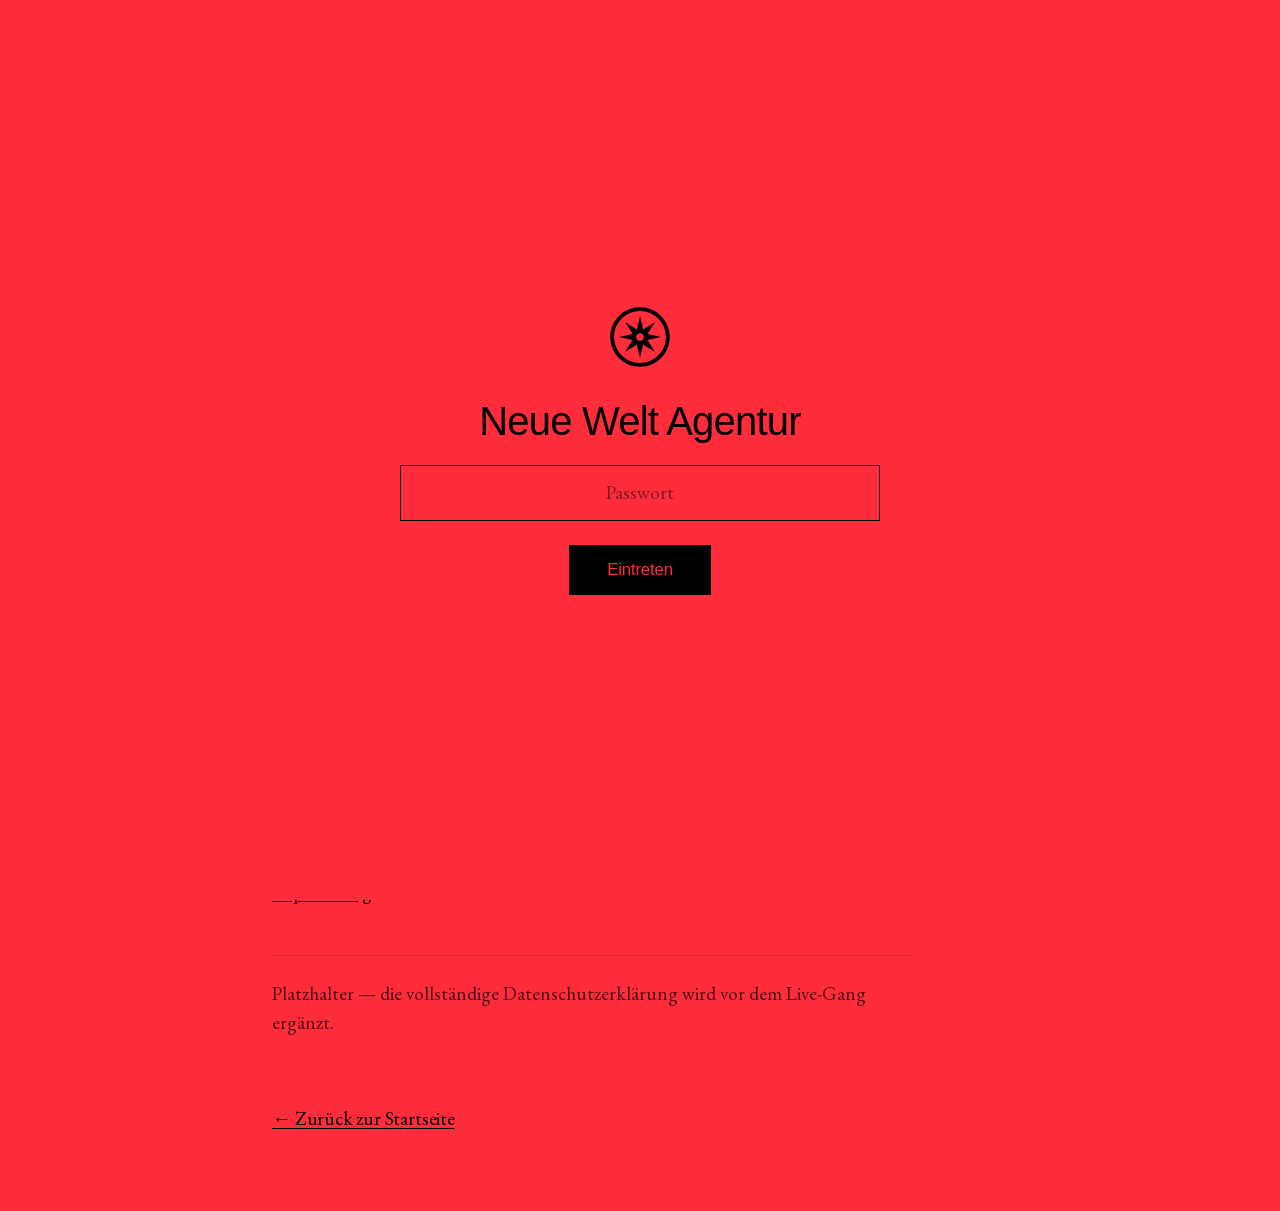
==== datenschutz.html @ 57896484 "Contact-Sektion, Passwortwand, noindex, Milan-Fly-up, Menue-Close nach links - Milan (Scroll-Hinweis" ====
<!DOCTYPE html>
<html lang="de">
  <head>
    <meta charset="UTF-8" />
    <meta name="viewport" content="width=device-width, initial-scale=1.0" />
    <title>Datenschutz — Neue Welt Agentur</title>
    <meta name="robots" content="noindex, nofollow" />
    <meta name="theme-color" content="#ff2c3b" />
    <script>
      (function () {
        try {
          if (localStorage.getItem("nwa_unlocked") === "dirtysouth")
            document.documentElement.classList.add("nwa-unlocked");
        } catch (e) {}
      })();
    </script>
    <link rel="icon" href="assets/svg/favicon.svg?v=20260722" type="image/svg+xml" />
    <link rel="stylesheet" href="css/style.css?v=20260722" />
  </head>
  <body>
    <!-- Passwort-Gate -->
    <div class="nwa-gate" id="nwa-gate">
      <form class="nwa-gate__form" id="nwa-gate-form">
        <span class="nwa-gate__mark mask mask--kompass" aria-hidden="true"></span>
        <label class="nwa-gate__label" for="nwa-pass">Neue Welt Agentur</label>
        <input
          class="nwa-gate__input"
          id="nwa-pass"
          type="password"
          placeholder="Passwort"
          aria-label="Passwort"
          autocomplete="off"
          autocapitalize="off"
          autocorrect="off"
          spellcheck="false"
        />
        <button class="nwa-gate__btn" type="submit">Eintreten</button>
        <p class="nwa-gate__error" id="nwa-gate-error" role="alert" hidden>
          Falsches Passwort
        </p>
      </form>
    </div>

    <div class="cursor" aria-hidden="true"></div>

    <header class="site-header" data-color="dunkel">
      <a class="menu-toggle" href="index.html">Zurück</a>
      <a class="header-kompass" href="index.html" aria-label="Startseite">
        <span class="mask mask--kompass" role="img" aria-hidden="true"></span>
      </a>
    </header>

    <main class="legal">
      <div class="legal__inner">
        <a href="index.html" aria-label="Neue Welt Agentur — Startseite">
          <span class="legal__mark mask mask--wortmarke" role="img" aria-label="Neue Welt Agentur"></span>
        </a>
        <h1>Datenschutz</h1>

        <h2>Datenschutz auf einen Blick</h2>
        <p>
          Diese Website ist bewusst schlank gebaut: keine Cookies, kein
          Tracking, keine Analyse-Dienste. Schriften werden lokal
          ausgeliefert (kein externes Font-CDN).
        </p>

        <h2>Hosting</h2>
        <p>
          Die Seite wird über GitHub Pages (GitHub, Inc.) bereitgestellt. Beim
          Aufruf werden serverseitig technisch notwendige Zugriffsdaten (z. B.
          IP-Adresse, Zeitpunkt, angefragte Datei) verarbeitet.
        </p>

        <h2>Ihre Rechte</h2>
        <p>
          Sie haben das Recht auf Auskunft, Berichtigung, Löschung und
          Einschränkung der Verarbeitung Ihrer personenbezogenen Daten.
          Wenden Sie sich dazu an die im
          <a href="impressum.html">Impressum</a> genannte Adresse.
        </p>

        <p class="legal__note">
          Platzhalter — die vollständige Datenschutzerklärung wird vor dem
          Live-Gang ergänzt.
        </p>

        <a class="legal__back" href="index.html">← Zurück zur Startseite</a>
      </div>
    </main>

    <script src="js/main.js?v=20260722"></script>
  </body>
</html>
---- css/style.css ----
/* ==========================================================================
   Neue Welt Agentur — Website
   Design-System aus den SVG-Referenzen (02_Export_SVG_Claude)
   ========================================================================== */

/* ---- Schrift: EB Garamond, self-hosted (DSGVO, kein externes CDN) --------- */
@font-face {
  font-family: "EB Garamond";
  font-style: normal;
  font-weight: 400;
  font-display: swap;
  src: url("../assets/fonts/eb-garamond-latin.woff2") format("woff2");
  unicode-range: U+0000-00FF, U+0131, U+0152-0153, U+02BB-02BC, U+02C6, U+02DA,
    U+02DC, U+0304, U+0308, U+0329, U+2000-206F, U+2074, U+20AC, U+2122, U+2191,
    U+2193, U+2212, U+2215, U+FEFF, U+FFFD;
}
@font-face {
  font-family: "EB Garamond";
  font-style: normal;
  font-weight: 400;
  font-display: swap;
  src: url("../assets/fonts/eb-garamond-latin-ext.woff2") format("woff2");
  unicode-range: U+0100-02BA, U+02BD-02C5, U+02C7-02CC, U+02CE-02D7, U+02DD-02FF,
    U+0304, U+0308, U+0329, U+1D00-1DBF, U+1E00-1E9F, U+1EF2-1EFF, U+2020,
    U+20A0-20AB, U+20AD-20C0, U+2113, U+2C60-2C7F, U+A720-A7FF;
}

/* ---- Design-Tokens -------------------------------------------------------- */
:root {
  /* Farben: Rot / Weiss / Schwarz */
  --rot: #ff2c3b;
  --weiss: #ffffff;
  --schwarz: #000000;
  --dunkel: var(--schwarz);
  --dunkel-text: var(--schwarz);

  /* Typo: Helvetica/NHG = Primary, EB Garamond = Secondary */
  --grotesk: "Neue Haas Grotesk Display Pro", "Neue Haas Grotesk",
    "Helvetica Neue", Helvetica, Arial, sans-serif;
  --serif: "EB Garamond", Georgia, "Times New Roman", serif;

  --rand: clamp(1.375rem, 2.14vw, 2.5625rem); /* 22px … 41px Seitenrand */
  --header-h: clamp(3.75rem, 7vw, 5.75rem);
  --menu-indent: clamp(5.5rem, 13vw, 9.5rem); /* Platz für Zähler + Kompass */

  --ease: cubic-bezier(0.16, 1, 0.3, 1);
}

/* ---- Reset / Basis -------------------------------------------------------- */
*,
*::before,
*::after {
  box-sizing: border-box;
}
html {
  -webkit-text-size-adjust: 100%;
  scroll-behavior: smooth;
}
body {
  margin: 0;
  font-family: var(--serif);
  font-weight: 400;
  color: var(--dunkel);
  background: var(--dunkel);
  line-height: 1.5;
  -webkit-font-smoothing: antialiased;
  text-rendering: optimizeLegibility;
  overflow-x: hidden;
}
img {
  max-width: 100%;
  display: block;
}
a {
  color: inherit;
  text-decoration: none;
}
button {
  font: inherit;
  color: inherit;
  background: none;
  border: 0;
  padding: 0;
  cursor: pointer;
}
:focus-visible {
  outline: 2px solid currentColor;
  outline-offset: 4px;
}
::selection {
  background: var(--weiss);
  color: var(--schwarz);
}

/* Icons/Wortmarken als CSS-Maske → Farbe via background-color umschaltbar ---- */
.mask {
  display: block;
  background-color: currentColor;
  -webkit-mask-position: center;
  mask-position: center;
  -webkit-mask-repeat: no-repeat;
  mask-repeat: no-repeat;
  -webkit-mask-size: contain;
  mask-size: contain;
}
.mask--wortmarke {
  aspect-ratio: 1838.26 / 221.62;
  -webkit-mask-image: url("../assets/svg/wortmarke.svg");
  mask-image: url("../assets/svg/wortmarke.svg");
}
.mask--wortmarke-2z {
  aspect-ratio: 1009.63 / 412.28;
  -webkit-mask-image: url("../assets/svg/wortmarke-2zeilig.svg");
  mask-image: url("../assets/svg/wortmarke-2zeilig.svg");
}
.mask--kompass {
  aspect-ratio: 1;
  -webkit-mask-image: url("../assets/svg/kompass.svg");
  mask-image: url("../assets/svg/kompass.svg");
}
.mask--stern {
  aspect-ratio: 1;
  -webkit-mask-image: url("../assets/svg/stern.svg");
  mask-image: url("../assets/svg/stern.svg");
}
.mask--milan {
  aspect-ratio: 1527.4 / 300.35;
  -webkit-mask-image: url("../assets/svg/milan.svg");
  mask-image: url("../assets/svg/milan.svg");
}

/* ==========================================================================
   Header
   ========================================================================== */
.site-header {
  position: fixed;
  inset: 0 0 auto 0;
  z-index: 40;
  height: var(--header-h);
  display: flex;
  align-items: center;
  justify-content: space-between;
  padding: 0 var(--rand);
  color: var(--rot); /* Default über dem dunklen Hero */
  transition: color 0.4s ease;
  pointer-events: none;
}
.site-header[data-color="dunkel"] {
  color: var(--dunkel-text);
}
.site-header[data-color="weiss"] {
  color: var(--weiss);
}
.site-header > * {
  pointer-events: auto;
}
.menu-toggle {
  font-family: var(--serif);
  font-size: clamp(1.0625rem, 1.55vw, 1.625rem);
  letter-spacing: -0.02em;
  line-height: 1;
}
.menu-toggle:hover {
  opacity: 0.7;
}
.header-kompass {
  width: clamp(1.875rem, 2.4vw, 2.625rem);
}
.header-kompass:hover {
  transform: rotate(45deg);
}
.header-kompass .mask {
  transition: transform 0.6s var(--ease);
}

/* ==========================================================================
   Menü-Overlay
   ========================================================================== */
.menu-overlay {
  position: fixed;
  inset: 0;
  z-index: 60;
  background: var(--rot);
  color: var(--dunkel-text);
  display: flex;
  flex-direction: column;
  padding: 0 var(--rand);
  opacity: 0;
  visibility: hidden;
  transition: opacity 0.5s ease, visibility 0.5s;
}
.menu-overlay.is-open {
  opacity: 1;
  visibility: visible;
}
.menu-overlay__top {
  height: var(--header-h);
  display: flex;
  align-items: center;
  justify-content: flex-end;
  flex: 0 0 auto;
}
.menu-close {
  display: inline-flex;
  align-items: center;
  gap: 0.6em;
  /* ein Drittel der Seite weiter nach links */
  margin-right: 33.333vw;
  font-family: var(--serif);
  font-size: clamp(1.0625rem, 1.55vw, 1.625rem);
  letter-spacing: -0.02em;
}
.menu-close:hover {
  opacity: 0.7;
}
.menu-close__x {
  width: 0.9em;
  height: 0.9em;
}
.menu-close__x line {
  stroke: currentColor;
  stroke-width: 1.4;
}
/* Scroll-Menü (Serviceplan-Style): mittiger Eintrag am größten + Grotesk,
   die anderen in Garamond; Auswahl per Scrollen, Snap auf die Mitte. */
.menu-scroller {
  flex: 1 1 auto;
  min-height: 0;
  display: flex;
  flex-direction: column;
  align-items: flex-start;
  overflow-y: auto;
  scroll-snap-type: y mandatory;
  scrollbar-width: none;
  -ms-overflow-style: none;
  overscroll-behavior: contain;
  -webkit-overflow-scrolling: touch;
}
.menu-scroller::-webkit-scrollbar {
  display: none;
}
/* Puffer, damit erster/letzter Eintrag in die Mitte scrollen kann */
.menu-scroller::before,
.menu-scroller::after {
  content: "";
  flex: 0 0 38%;
}
.menu-item {
  flex: 0 0 auto;
  scroll-snap-align: center;
  display: block;
  /* eng gesetzt: Zeilen berühren sich fast */
  padding: 0 0 0 var(--menu-indent);
  font-family: var(--serif); /* Secondary für die Ränder */
  font-size: clamp(3rem, 9.5vw, 11rem);
  line-height: 0.9;
  letter-spacing: -0.03em;
  color: var(--schwarz);
  text-align: left;
  transform-origin: left center;
  will-change: transform, opacity;
}
.menu-item.is-center {
  font-family: var(--grotesk); /* Primary nur in der Mitte, Farbe bleibt */
  font-weight: 500;
}

/* Marker links neben dem mittigen Eintrag: Abschnitts-Zähler + Kompass */
.menu-marker {
  position: fixed; /* Y wird per JS auf die Scroller-Mitte gesetzt */
  left: var(--rand);
  top: 50%;
  display: flex;
  align-items: center;
  gap: clamp(0.5rem, 1vw, 1rem);
  transform: translateY(-50%);
  pointer-events: none;
  z-index: 2;
  opacity: 0;
  transition: opacity 0.4s ease;
}
.menu-overlay.is-open .menu-marker {
  opacity: 1;
}
.menu-index {
  font-family: var(--serif); /* Secondary, klein */
  font-size: clamp(0.9rem, 1.25vw, 1.35rem);
  line-height: 1;
  letter-spacing: 0.02em;
  color: var(--schwarz);
  font-variant-numeric: tabular-nums;
}
.menu-kompass {
  display: block;
  width: clamp(2rem, 4.2vw, 3.75rem);
  color: var(--schwarz);
}
.menu-meta {
  flex: 0 0 auto;
  display: flex;
  gap: 1.5em;
  padding-bottom: clamp(1.5rem, 3vw, 2.75rem);
  font-family: var(--serif);
  font-size: clamp(0.95rem, 1.15vw, 1.25rem);
  letter-spacing: -0.01em;
  opacity: 0.85;
}
.menu-meta a:hover {
  color: var(--dunkel);
}

/* ==========================================================================
   Hero / Above the Fold
   ========================================================================== */
.hero {
  position: relative;
  min-height: 100vh;
  min-height: 100lvh; /* mobil: voller Screen inkl. Bereich hinter der Browser-Leiste */
  display: flex;
  align-items: center;
  justify-content: center;
  padding: var(--header-h) var(--rand) clamp(2rem, 5vw, 4rem);
  overflow: hidden;
  isolation: isolate;
}
.hero__bg {
  position: absolute;
  inset: 0;
  z-index: -2;
  width: 100%;
  height: 100%;
  object-fit: cover;
}
.hero::after {
  /* dezente Abdunklung für Kontrast der roten Wortmarke */
  content: "";
  position: absolute;
  inset: 0;
  z-index: -1;
  background: radial-gradient(
      120% 90% at 50% 45%,
      rgba(0, 0, 0, 0.25),
      rgba(0, 0, 0, 0.55)
    ),
    linear-gradient(180deg, rgba(0, 0, 0, 0.35), rgba(0, 0, 0, 0.15) 40%, rgba(0, 0, 0, 0.5));
}
.hero__inner {
  width: 100%;
  display: flex;
  flex-direction: column;
  align-items: center;
  gap: clamp(1.5rem, 4vw, 3.5rem);
}
.hero__stern {
  width: clamp(3.25rem, 8vw, 6.5rem);
  color: var(--rot);
}
.hero__wortmarke {
  color: var(--rot);
  width: 100%;
}
.hero__wortmarke--1z {
  max-width: min(92vw, 1500px);
}
.hero__wortmarke--2z {
  display: none;
  max-width: min(82vw, 620px);
}
.hero__scroll {
  position: absolute;
  left: 50%;
  bottom: clamp(1.5rem, 3.5vw, 2.75rem);
  width: clamp(3.5rem, 7vw, 6rem);
  transform: translateX(-50%); /* Basis; Fly-up + Fade per JS beim Scrollen */
  will-change: transform, opacity;
}
.hero__scroll-icon {
  display: block;
  width: 100%;
  color: var(--rot);
  animation: floaty 2.4s ease-in-out infinite;
}
@keyframes floaty {
  0%, 100% { transform: translateY(0); }
  50% { transform: translateY(9px); }
}

/* ==========================================================================
   Manifesto
   ========================================================================== */
.manifesto {
  background: var(--rot);
  color: var(--dunkel-text);
  min-height: 100svh;
  display: flex;
  flex-direction: column;
  align-items: center;
  padding: clamp(4.5rem, 10vw, 8rem) var(--rand) clamp(3rem, 6vw, 5rem);
  text-align: center;
}
.manifesto__wortmarke {
  color: var(--dunkel-text);
  width: 100%;
  max-width: min(60vw, 660px);
  margin-inline: auto;
}
.manifesto__text {
  max-width: 22ch;
  margin: clamp(2.75rem, 7vw, 5rem) auto 0;
  font-size: clamp(1.75rem, 3.65vw, 4.375rem);
  line-height: 1.12;
  letter-spacing: -0.025em;
  text-wrap: balance;
}
.manifesto__stern {
  width: clamp(3.75rem, 6vw, 5.5rem);
  margin-top: clamp(3rem, 8vw, 6rem);
  color: var(--dunkel-text);
}

/* ==========================================================================
   Scroll-Wortmarke: fixierter Zwei-Ton-Übergang Hero → Manifesto
   ========================================================================== */
.mark-overlay {
  position: fixed;
  left: 0;
  top: 0;
  z-index: 30;
  display: none;
  pointer-events: none;
  will-change: transform, width, height;
}
.mark-overlay__layer {
  position: absolute;
  inset: 0;
  width: 100%;
  height: 100%;
}
.mark-overlay__layer--rot {
  color: var(--rot);
}
.mark-overlay__layer--dunkel {
  color: var(--dunkel-text);
}
/* Aktiv: statische Hero-Wortmarke weicht dem Overlay (Stern bleibt sichtbar) */
.has-mark-scroll .hero__wortmarke {
  visibility: hidden;
}
@media (prefers-reduced-motion: no-preference) {
  .manifesto__stern .mask {
    animation: spin 26s linear infinite;
  }
}
@keyframes spin {
  to { transform: rotate(360deg); }
}

/* ==========================================================================
   Work
   ========================================================================== */
.work {
  background: var(--schwarz);
  color: var(--weiss);
  padding: clamp(4.5rem, 9vw, 8rem) var(--rand);
}
.work__head {
  display: flex;
  align-items: baseline;
  justify-content: space-between;
  gap: 1rem;
  margin-bottom: clamp(2rem, 4vw, 3.5rem);
  border-bottom: 1px solid rgba(255, 255, 255, 0.35);
  padding-bottom: clamp(1rem, 2vw, 1.75rem);
}
.work__title {
  font-family: var(--grotesk);
  font-weight: 500;
  font-size: clamp(2.5rem, 6vw, 5.5rem);
  line-height: 0.95;
  letter-spacing: -0.03em;
  margin: 0;
}
.work__count {
  font-family: var(--serif);
  font-size: clamp(1rem, 1.4vw, 1.5rem);
  opacity: 0.7;
}
.work__grid {
  display: grid;
  grid-template-columns: repeat(3, 1fr);
  gap: clamp(0.75rem, 1.5vw, 1.5rem);
}
.work-card {
  position: relative;
  display: block;
  aspect-ratio: 4 / 5;
  overflow: hidden;
  background: #111;
}
.work-card__img {
  width: 100%;
  height: 100%;
  object-fit: cover;
  filter: grayscale(1) contrast(1.05);
  transition: transform 0.9s var(--ease), filter 0.6s ease;
}
.work-card__video {
  position: absolute;
  inset: 0;
  width: 100%;
  height: 100%;
  object-fit: cover;
  transition: transform 0.9s var(--ease);
}
.work-card:hover .work-card__video {
  transform: scale(1.05);
}
/* nativen Play-Button/Overlay (iOS + Desktop-Safari) unterdrücken */
.work-card__video::-webkit-media-controls,
.work-card__video::-webkit-media-controls-enclosure,
.work-card__video::-webkit-media-controls-panel,
.work-card__video::-webkit-media-controls-overlay-enclosure,
.work-card__video::-webkit-media-controls-overlay-play-button,
.work-card__video::-webkit-media-controls-start-playback-button,
.work-card__video::-webkit-media-controls-play-button {
  display: none !important;
  -webkit-appearance: none !important;
  opacity: 0 !important;
  pointer-events: none !important;
}
.work-card::after {
  content: "";
  position: absolute;
  inset: 0;
  background: linear-gradient(180deg, rgba(0, 0, 0, 0) 45%, rgba(0, 0, 0, 0.75));
  transition: opacity 0.5s ease;
}
.work-card:hover .work-card__img {
  transform: scale(1.05);
  filter: grayscale(1) contrast(1.15) brightness(1.05);
}
.work-card__meta {
  position: absolute;
  z-index: 1;
  left: 0;
  bottom: 0;
  width: 100%;
  padding: clamp(1rem, 1.6vw, 1.6rem);
  display: flex;
  align-items: flex-end;
  justify-content: space-between;
  gap: 0.75rem;
  color: var(--weiss);
}
.work-card__name {
  font-size: clamp(1.25rem, 1.7vw, 1.9rem);
  line-height: 1.05;
  letter-spacing: -0.02em;
}
.work-card__tag {
  font-size: clamp(0.8rem, 1vw, 1.05rem);
  letter-spacing: 0.02em;
  opacity: 0.8;
  white-space: nowrap;
}

/* ==========================================================================
   Footer
   ========================================================================== */
.site-footer {
  background: var(--schwarz);
  color: var(--weiss);
  padding: clamp(3rem, 6vw, 5rem) var(--rand) clamp(2rem, 4vw, 3rem);
  border-top: 1px solid rgba(255, 255, 255, 0.25);
}
.site-footer__grid {
  display: flex;
  flex-wrap: wrap;
  align-items: flex-end;
  justify-content: space-between;
  gap: 2rem 3rem;
}
.site-footer__mark {
  width: min(60vw, 340px);
  color: var(--weiss);
}
.site-footer__links {
  display: flex;
  flex-wrap: wrap;
  gap: 0.4em 1.5em;
  font-size: clamp(1rem, 1.2vw, 1.3rem);
  letter-spacing: -0.01em;
}
.site-footer__links a:hover {
  opacity: 0.65;
}
.site-footer__copy {
  width: 100%;
  margin-top: clamp(2rem, 4vw, 3.5rem);
  font-size: 0.95rem;
  opacity: 0.6;
  letter-spacing: 0.01em;
}

/* ==========================================================================
   Rechtliche Seiten (Impressum / Datenschutz)
   ========================================================================== */
.legal {
  background: var(--rot);
  color: var(--dunkel-text);
  min-height: 100svh;
  padding: calc(var(--header-h) + clamp(2rem, 6vw, 5rem)) var(--rand)
    clamp(3rem, 6vw, 5rem);
}
.legal__inner {
  max-width: 46rem;
  margin: 0 auto;
}
.legal__mark {
  color: var(--dunkel-text);
  width: min(70vw, 420px);
  margin-bottom: clamp(2.5rem, 6vw, 4.5rem);
}
.legal h1 {
  font-size: clamp(2.5rem, 6vw, 4.5rem);
  line-height: 1;
  letter-spacing: -0.03em;
  margin: 0 0 1.5rem;
}
.legal h2 {
  font-size: clamp(1.4rem, 2.4vw, 2rem);
  letter-spacing: -0.02em;
  margin: 2.5rem 0 0.5rem;
}
.legal p,
.legal address {
  font-size: clamp(1.05rem, 1.5vw, 1.35rem);
  line-height: 1.5;
  font-style: normal;
  max-width: 40rem;
}
.legal a {
  text-decoration: underline;
  text-underline-offset: 3px;
}
.legal a:hover {
  color: var(--dunkel);
}
.legal__note {
  margin-top: 3rem;
  padding-top: 1.5rem;
  border-top: 1px solid rgba(25, 25, 25, 0.25);
  opacity: 0.7;
  font-size: 1rem;
}
.legal__back {
  display: inline-block;
  margin-top: 3rem;
  font-size: clamp(1.05rem, 1.5vw, 1.35rem);
  letter-spacing: -0.01em;
}

/* ==========================================================================
   Team
   ========================================================================== */
.team {
  background: var(--rot);
  color: var(--dunkel-text);
  padding: clamp(4.5rem, 9vw, 8rem) var(--rand);
}
.team__head {
  max-width: 60rem;
  margin: 0 auto clamp(3rem, 6vw, 5.5rem);
  text-align: center;
}
.team__title {
  font-family: var(--grotesk); /* Primary */
  font-weight: 500;
  font-size: clamp(2.5rem, 6vw, 5.5rem);
  line-height: 0.95;
  letter-spacing: -0.03em;
  margin: 0 0 clamp(1rem, 2.5vw, 2rem);
}
.team__intro {
  max-width: 34ch;
  margin: 0 auto;
  font-size: clamp(1.15rem, 1.7vw, 1.6rem);
  line-height: 1.35;
  letter-spacing: -0.01em;
  opacity: 0.85;
}
.team__grid {
  display: grid;
  grid-template-columns: repeat(3, 1fr);
  gap: clamp(1.5rem, 3vw, 3rem);
  max-width: 84rem;
  margin: 0 auto;
}
.team-card {
  display: flex;
  flex-direction: column;
}
.team-card__photo {
  position: relative;
  aspect-ratio: 4 / 5;
  overflow: hidden;
  background: transparent; /* kein weißer Rand/Blitzer mehr */
  margin-bottom: clamp(1rem, 1.6vw, 1.6rem);
}
.team-card__photo img {
  width: 100%;
  height: 100%;
  object-fit: cover;
  /* Platzhalter bleibt neutral S/W — echte Portraits ersetzen die Datei später */
  filter: grayscale(1) contrast(1.02);
}
.team-card__name {
  font-family: var(--grotesk); /* Primary: Namen in Helvetica/NHG */
  font-weight: 500;
  font-size: clamp(1.5rem, 2.2vw, 2.4rem);
  line-height: 1.02;
  letter-spacing: -0.02em;
  margin: 0;
}
.team-card__role {
  margin: 0.4em 0 0;
  font-family: var(--serif); /* Secondary */
  font-size: clamp(1.05rem, 1.45vw, 1.4rem);
  letter-spacing: -0.01em;
}
.team-card__focus {
  margin: 0.1em 0 0;
  font-family: var(--serif); /* Secondary */
  font-size: clamp(1.05rem, 1.45vw, 1.4rem);
  letter-spacing: -0.01em;
  opacity: 0.78;
}

/* ==========================================================================
   Contact
   ========================================================================== */
.contact {
  background: var(--schwarz);
  color: var(--weiss);
  padding: clamp(5rem, 12vw, 10rem) var(--rand);
  text-align: center;
}
.contact__inner {
  max-width: 64rem;
  margin: 0 auto;
}
.contact__label {
  font-family: var(--serif);
  font-size: clamp(1rem, 1.4vw, 1.4rem);
  letter-spacing: 0.04em;
  text-transform: uppercase;
  opacity: 0.65;
  margin: 0 0 clamp(1.75rem, 3.5vw, 3rem);
}
.contact__mail {
  display: inline-block;
  font-family: var(--grotesk);
  font-weight: 500;
  font-size: clamp(1.9rem, 5.5vw, 5rem);
  line-height: 1.02;
  letter-spacing: -0.03em;
  color: var(--weiss);
  word-break: break-word;
  transition: color 0.25s ease;
}
.contact__mail:hover {
  color: var(--rot);
}
.contact__note {
  font-family: var(--serif);
  font-size: clamp(1.05rem, 1.5vw, 1.4rem);
  opacity: 0.65;
  margin: clamp(1.75rem, 3.5vw, 3rem) 0 0;
}

/* ==========================================================================
   Passwort-Gate (einfacher Zugangsschutz)
   ========================================================================== */
.nwa-gate {
  position: fixed;
  inset: 0;
  z-index: 200;
  background: var(--rot);
  color: var(--schwarz);
  display: flex;
  align-items: center;
  justify-content: center;
  padding: var(--rand);
}
.nwa-unlocked .nwa-gate {
  display: none;
}
html:not(.nwa-unlocked) body {
  overflow: hidden;
}
.nwa-gate__form {
  width: min(90vw, 30rem);
  display: flex;
  flex-direction: column;
  align-items: center;
  gap: clamp(1rem, 2vw, 1.5rem);
  text-align: center;
}
.nwa-gate__mark {
  width: clamp(2.75rem, 6vw, 4rem);
  color: var(--schwarz);
  margin-bottom: 0.5rem;
}
.nwa-gate__label {
  font-family: var(--grotesk);
  font-weight: 500;
  font-size: clamp(1.5rem, 3.2vw, 2.5rem);
  letter-spacing: -0.02em;
  line-height: 1;
}
.nwa-gate__input {
  width: 100%;
  font-family: var(--serif);
  font-size: 1.2rem;
  text-align: center;
  padding: 0.75em 1em;
  color: var(--schwarz);
  background: transparent;
  border: 1px solid rgba(0, 0, 0, 0.45);
  border-radius: 0;
  outline: none;
}
.nwa-gate__input::placeholder {
  color: rgba(0, 0, 0, 0.5);
}
.nwa-gate__input:focus {
  border-color: var(--schwarz);
}
.nwa-gate__btn {
  font-family: var(--grotesk);
  font-weight: 500;
  font-size: 1.05rem;
  letter-spacing: -0.01em;
  padding: 0.75em 2.25em;
  color: var(--rot);
  background: var(--schwarz);
  cursor: pointer;
}
.nwa-gate__btn:hover {
  opacity: 0.85;
}
.nwa-gate__error {
  margin: 0;
  font-family: var(--serif);
  font-size: 1.05rem;
  color: var(--schwarz);
}
.nwa-gate.is-wrong .nwa-gate__form {
  animation: gate-shake 0.35s ease;
}
@keyframes gate-shake {
  0%, 100% { transform: translateX(0); }
  25% { transform: translateX(-8px); }
  75% { transform: translateX(8px); }
}

/* ==========================================================================
   Custom Cursor (nur bei präzisem Zeiger)
   ========================================================================== */
.cursor {
  display: none;
}
@media (pointer: fine) {
  .has-custom-cursor,
  .has-custom-cursor * {
    cursor: none !important;
  }
  /* Äußeres Element = reine Position (kein Transition → kein Lag/Versatz) */
  .cursor {
    display: block;
    position: fixed;
    top: 0;
    left: 0;
    width: 0;
    height: 0;
    z-index: 9999;
    pointer-events: none;
    opacity: 0;
    transition: opacity 0.2s ease;
    will-change: transform;
  }
  .cursor.is-visible {
    opacity: 1;
  }
  .cursor.is-text {
    opacity: 0;
  }
  /* Inneres Element = Optik (Größe/Animation getrennt von der Position) */
  .cursor::before {
    content: "";
    position: absolute;
    left: 0;
    top: 0;
    width: 26px;
    height: 26px;
    /* Pfeilspitze (Hotspot ~23%/3% der 250er-Fläche) an die Mausposition */
    margin: -1px 0 0 -6px;
    background: center / contain no-repeat url("../assets/svg/cursor-pfeil.svg");
    transition: width 0.18s var(--ease), height 0.18s var(--ease),
      margin 0.18s var(--ease);
  }
  .cursor.is-link::before {
    width: 40px;
    height: 40px;
    margin: -20px 0 0 -20px; /* Kompass zentriert auf Maus */
    background-image: url("../assets/svg/cursor-kompass.svg");
  }
}
@media (pointer: fine) and (prefers-reduced-motion: no-preference) {
  .cursor.is-link::before {
    animation: spin 6s linear infinite;
  }
}

/* ==========================================================================
   Responsive
   ========================================================================== */
@media (max-width: 768px) {
  .hero__wortmarke--1z {
    display: none;
  }
  .hero__wortmarke--2z {
    display: block;
  }
  .manifesto__wortmarke {
    max-width: 88vw;
  }
  .manifesto__text {
    max-width: 15ch;
    font-size: clamp(2rem, 8.3vw, 3.25rem);
  }
  .work__grid {
    grid-template-columns: 1fr;
  }
  .work-card {
    aspect-ratio: 3 / 2;
  }
  .team__grid {
    grid-template-columns: 1fr;
    max-width: 26rem;
  }
  /* Portraits bleiben 4:5 (nicht 3:2), sonst werden die Köpfe beschnitten */
}

@media (min-width: 769px) and (max-width: 1100px) {
  .work__grid {
    grid-template-columns: repeat(2, 1fr);
  }
}
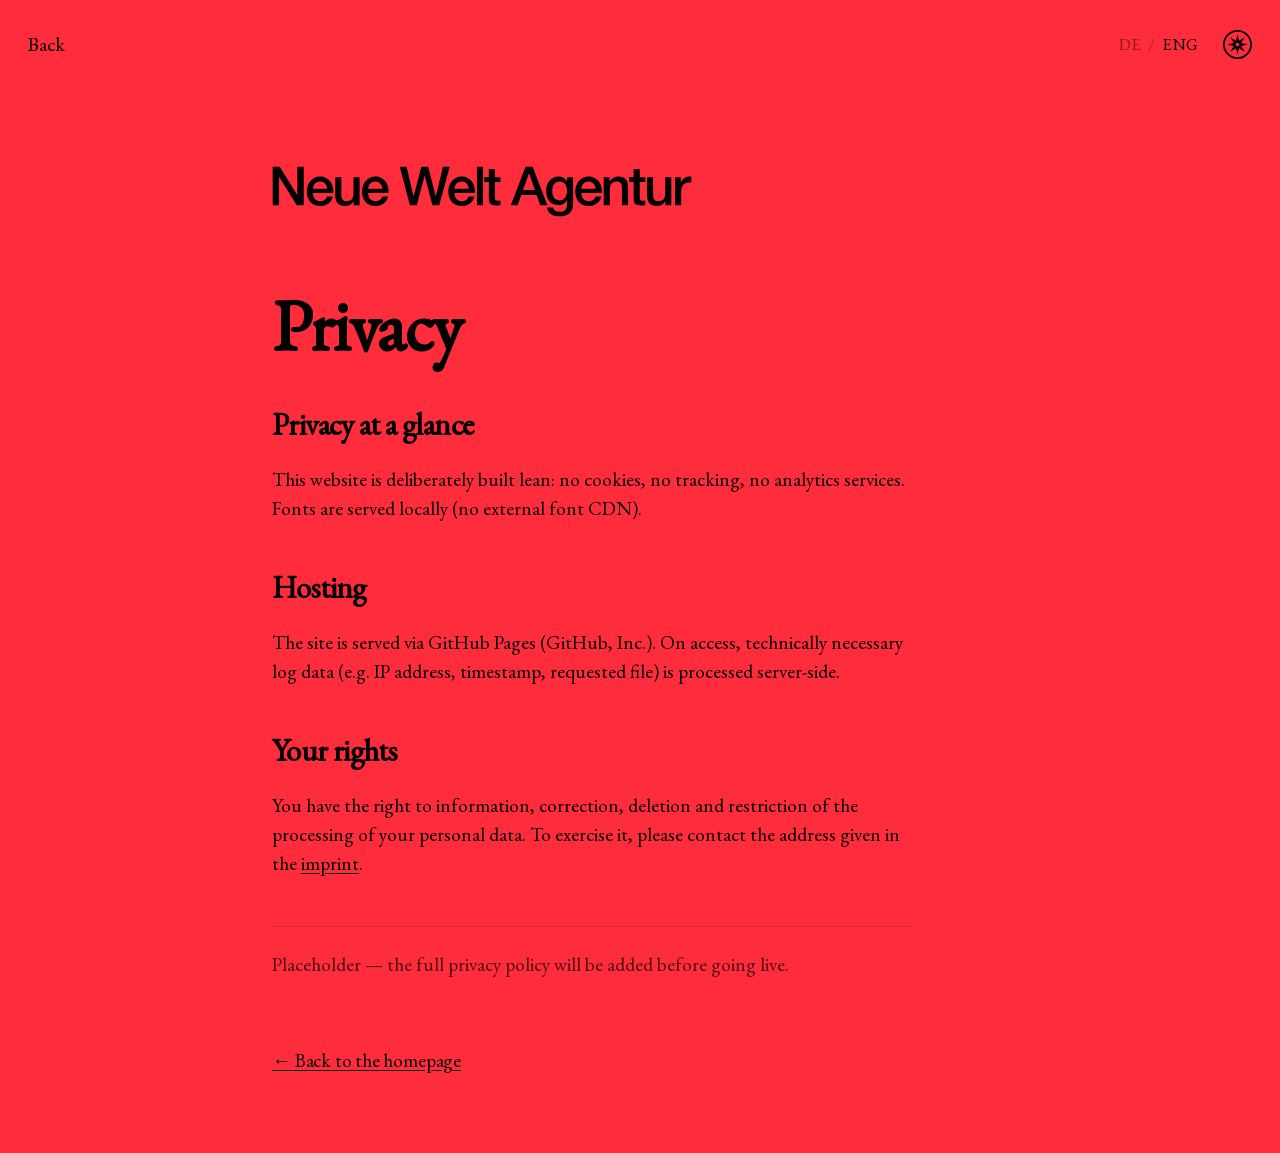
==== commit 92290319: "Livegang: Passwortsperre entfernt, DE/ENG, neues Manifest, Work als OACE-Band Passwortsperre raus: G" ====
--- a/datenschutz.html
+++ b/datenschutz.html
@@ -3,51 +3,32 @@
   <head>
     <meta charset="UTF-8" />
     <meta name="viewport" content="width=device-width, initial-scale=1.0" />
-    <title>Datenschutz — Neue Welt Agentur</title>
-    <meta name="robots" content="noindex, nofollow" />
+    <title data-i18n="legal.privacyTitle">Datenschutz — Neue Welt Agentur</title>
     <meta name="theme-color" content="#ff2c3b" />
-    <script>
-      (function () {
-        try {
-          if (localStorage.getItem("nwa_unlocked") === "dirtysouth")
-            document.documentElement.classList.add("nwa-unlocked");
-        } catch (e) {}
-      })();
-    </script>
     <link rel="icon" href="assets/svg/favicon.svg?v=20260722" type="image/svg+xml" />
-    <link rel="stylesheet" href="css/style.css?v=20260722" />
+    <link rel="stylesheet" href="css/style.css?v=20260907a" />
   </head>
   <body>
-    <!-- Passwort-Gate -->
-    <div class="nwa-gate" id="nwa-gate">
-      <form class="nwa-gate__form" id="nwa-gate-form">
-        <span class="nwa-gate__mark mask mask--kompass" aria-hidden="true"></span>
-        <label class="nwa-gate__label" for="nwa-pass">Neue Welt Agentur</label>
-        <input
-          class="nwa-gate__input"
-          id="nwa-pass"
-          type="password"
-          placeholder="Passwort"
-          aria-label="Passwort"
-          autocomplete="off"
-          autocapitalize="off"
-          autocorrect="off"
-          spellcheck="false"
-        />
-        <button class="nwa-gate__btn" type="submit">Eintreten</button>
-        <p class="nwa-gate__error" id="nwa-gate-error" role="alert" hidden>
-          Falsches Passwort
-        </p>
-      </form>
-    </div>
 
     <div class="cursor" aria-hidden="true"></div>
 
     <header class="site-header" data-color="dunkel">
-      <a class="menu-toggle" href="index.html">Zurück</a>
-      <a class="header-kompass" href="index.html" aria-label="Startseite">
-        <span class="mask mask--kompass" role="img" aria-hidden="true"></span>
-      </a>
+      <a class="menu-toggle" href="index.html" data-i18n="nav.back">Zurück</a>
+      <div class="header-right">
+        <div
+          class="lang-switch"
+          role="group"
+          data-i18n-attr="aria-label:nav.langLabel"
+          aria-label="Sprache wählen"
+        >
+          <button class="lang-switch__btn" type="button" data-lang="de" lang="de">DE</button>
+          <span class="lang-switch__sep" aria-hidden="true">/</span>
+          <button class="lang-switch__btn" type="button" data-lang="en" lang="en">ENG</button>
+        </div>
+        <a class="header-kompass" href="index.html" data-i18n-attr="aria-label:nav.homeAria" aria-label="Startseite">
+          <span class="mask mask--kompass" role="img" aria-hidden="true"></span>
+        </a>
+      </div>
     </header>
 
     <main class="legal">
@@ -55,39 +36,40 @@
         <a href="index.html" aria-label="Neue Welt Agentur — Startseite">
           <span class="legal__mark mask mask--wortmarke" role="img" aria-label="Neue Welt Agentur"></span>
         </a>
-        <h1>Datenschutz</h1>
+        <h1 data-i18n="legal.privacyH1">Datenschutz</h1>
 
-        <h2>Datenschutz auf einen Blick</h2>
-        <p>
+        <h2 data-i18n="legal.privacyH2Glance">Datenschutz auf einen Blick</h2>
+        <p data-i18n="legal.privacyGlance">
           Diese Website ist bewusst schlank gebaut: keine Cookies, kein
           Tracking, keine Analyse-Dienste. Schriften werden lokal
           ausgeliefert (kein externes Font-CDN).
         </p>
 
-        <h2>Hosting</h2>
-        <p>
+        <h2 data-i18n="legal.privacyH2Hosting">Hosting</h2>
+        <p data-i18n="legal.privacyHosting">
           Die Seite wird über GitHub Pages (GitHub, Inc.) bereitgestellt. Beim
           Aufruf werden serverseitig technisch notwendige Zugriffsdaten (z. B.
           IP-Adresse, Zeitpunkt, angefragte Datei) verarbeitet.
         </p>
 
-        <h2>Ihre Rechte</h2>
-        <p>
+        <h2 data-i18n="legal.privacyH2Rights">Ihre Rechte</h2>
+        <p data-i18n-html="legal.privacyRights">
           Sie haben das Recht auf Auskunft, Berichtigung, Löschung und
           Einschränkung der Verarbeitung Ihrer personenbezogenen Daten.
           Wenden Sie sich dazu an die im
           <a href="impressum.html">Impressum</a> genannte Adresse.
         </p>
 
-        <p class="legal__note">
+        <p class="legal__note" data-i18n="legal.privacyNote">
           Platzhalter — die vollständige Datenschutzerklärung wird vor dem
           Live-Gang ergänzt.
         </p>
 
-        <a class="legal__back" href="index.html">← Zurück zur Startseite</a>
+        <a class="legal__back" href="index.html" data-i18n="legal.back">← Zurück zur Startseite</a>
       </div>
     </main>
 
-    <script src="js/main.js?v=20260722"></script>
+    <script src="js/i18n.js?v=20260907a"></script>
+    <script src="js/main.js?v=20260907a"></script>
   </body>
 </html>
--- a/css/style.css
+++ b/css/style.css
@@ -142,7 +142,7 @@
   justify-content: space-between;
   padding: 0 var(--rand);
   color: var(--rot); /* Default über dem dunklen Hero */
-  transition: color 0.4s ease;
+  transition: color 0.4s ease, height 0.3s ease;
   pointer-events: none;
 }
 .site-header[data-color="dunkel"] {
@@ -154,6 +154,50 @@
 .site-header > * {
   pointer-events: auto;
 }
+
+/* Angedockter Zustand: Header wächst auf Balkenhöhe, Marken werden dunkel */
+.mark-pinned .site-header {
+  height: var(--pin-bar-h, var(--header-h));
+}
+.mark-pinned .site-header[data-color] {
+  color: var(--dunkel-text);
+}
+
+/* Roter Header-/Menü-Balken hinter der angedockten Wortmarke */
+.header-bar {
+  position: fixed;
+  top: 0;
+  left: 0;
+  right: 0;
+  height: var(--pin-bar-h, var(--header-h));
+  background: var(--rot);
+  z-index: 29; /* unter der Wortmarke (30), unter Home/Kompass (40) */
+  opacity: 0;
+  pointer-events: none;
+  will-change: opacity;
+}
+/* Statischer roter Header-Balken auf Projekt-Unterseiten (ohne Scroll-Animation) */
+.project-topbar {
+  position: fixed;
+  inset: 0 0 auto 0;
+  z-index: 29; /* unter Home/Kompass (40), über dem Seiteninhalt */
+  height: var(--header-h);
+  background: var(--rot);
+  display: flex;
+  align-items: center;
+  justify-content: center;
+  pointer-events: none;
+}
+.project-topbar__mark {
+  width: clamp(9rem, 18vw, 15rem);
+  color: var(--dunkel-text);
+}
+/* Auf Projekt-Unterseiten sitzt der Header dauerhaft auf dem roten Balken →
+   Home/Kompass immer schwarz, unabhängig von der Sektionsfarbe. */
+.site-header.site-header--pinned[data-color] {
+  color: var(--schwarz);
+}
+
 .menu-toggle {
   font-family: var(--serif);
   font-size: clamp(1.0625rem, 1.55vw, 1.625rem);
@@ -163,6 +207,35 @@
 .menu-toggle:hover {
   opacity: 0.7;
 }
+/* Rechte Header-Gruppe: Sprachumschalter + Kompass */
+.header-right {
+  display: flex;
+  align-items: center;
+  gap: clamp(0.9rem, 1.9vw, 1.9rem);
+}
+.lang-switch {
+  display: flex;
+  align-items: center;
+  gap: 0.4em;
+  font-family: var(--serif);
+  font-size: clamp(0.9375rem, 1.3vw, 1.3125rem);
+  letter-spacing: -0.01em;
+  line-height: 1;
+}
+.lang-switch__btn {
+  opacity: 0.45;
+  transition: opacity 0.25s ease;
+}
+.lang-switch__btn:hover {
+  opacity: 0.8;
+}
+.lang-switch__btn.is-active {
+  opacity: 1;
+}
+.lang-switch__sep {
+  opacity: 0.35;
+}
+
 .header-kompass {
   width: clamp(1.875rem, 2.4vw, 2.625rem);
 }
@@ -243,7 +316,9 @@
 .menu-scroller::before,
 .menu-scroller::after {
   content: "";
-  flex: 0 0 38%;
+  /* 50% Puffer, damit auch der erste (Work) und letzte (Office) Eintrag
+     bis in die Mitte gescrollt werden können */
+  flex: 0 0 50%;
 }
 .menu-item {
   flex: 0 0 auto;
@@ -309,6 +384,157 @@
   color: var(--dunkel);
 }
 
+/* Damit Close-Button, Marker und Meta immer über der Bild-Bühne liegen */
+.menu-overlay__top,
+.menu-meta {
+  position: relative;
+  z-index: 3;
+}
+
+/* ---- Rechte Bild-/Video-Bühne im Menü ------------------------------------ */
+.menu-media {
+  display: none; /* nur Desktop, s. u. */
+}
+
+@media (min-width: 769px) {
+  .menu-media {
+    display: block;
+    position: fixed;
+    top: 0;
+    right: 0;
+    width: 44%;
+    height: 100%;
+    z-index: 1;
+    pointer-events: none;
+    overflow: hidden;
+  }
+  /* Text bleibt in der linken Hälfte; lange Wörter faden sanft in die
+     Bühne aus (kein harter Schnitt an der Panel-Kante) */
+  .menu-scroller {
+    padding-right: 44%;
+    -webkit-mask-image: linear-gradient(
+      to right,
+      #000 50%,
+      transparent 57%
+    );
+    mask-image: linear-gradient(to right, #000 50%, transparent 57%);
+  }
+  /* Close-Button links neben den Bildblock (44vw breit) rücken,
+     damit er auf den Bildern/Videos nicht untergeht */
+  .menu-close {
+    margin-right: 44vw;
+  }
+}
+
+/* Harter Wechsel: das Panel des zentrierten Eintrags ist sofort da,
+   kein Überblenden → nie rotes Durchscheinen zwischen den Punkten */
+.menu-media__panel {
+  position: absolute;
+  inset: 0;
+  background: var(--schwarz);
+  opacity: 0;
+  visibility: hidden;
+}
+.menu-media__panel.is-active {
+  opacity: 1;
+  visibility: visible;
+}
+
+/* Work-Video */
+.menu-media__video {
+  width: 100%;
+  height: 100%;
+  object-fit: cover;
+  display: block;
+}
+
+/* Manifesto: schwarze Fläche, roter Stern mittig */
+.menu-media__panel--manifest {
+  background: var(--schwarz);
+  display: flex;
+  align-items: center;
+  justify-content: center;
+}
+.menu-media__stern {
+  width: 46%;
+  color: var(--rot);
+}
+
+/* Team: Portraits übereinander, harter Schnitt (kein Faden),
+   je ~1,5 s pro Person im Loop */
+.menu-media__portrait {
+  position: absolute;
+  inset: 0;
+  width: 100%;
+  height: 100%;
+  object-fit: cover;
+  opacity: 0;
+}
+.menu-media__panel--team.is-active .menu-media__portrait {
+  animation: menuPortraitCut 2.25s steps(1) infinite;
+}
+.menu-media__panel--team .menu-media__portrait:nth-child(1) {
+  animation-delay: 0s;
+}
+.menu-media__panel--team .menu-media__portrait:nth-child(2) {
+  animation-delay: -0.75s;
+}
+.menu-media__panel--team .menu-media__portrait:nth-child(3) {
+  animation-delay: -1.5s;
+}
+@keyframes menuPortraitCut {
+  0% {
+    opacity: 1;
+  }
+  33.333% {
+    opacity: 0;
+  }
+  100% {
+    opacity: 0;
+  }
+}
+
+/* Contact: rechte Bildhälfte komplett schwarz (harte Kante zur Mitte),
+   Mail in Rot darauf */
+.menu-media__panel--contact {
+  background: var(--schwarz);
+  display: flex;
+  align-items: center;
+  justify-content: center;
+  padding: 0 clamp(1.5rem, 4vw, 3.5rem);
+}
+.menu-media__mail {
+  pointer-events: auto;
+  color: var(--rot);
+  font-family: var(--serif);
+  font-size: clamp(1.1rem, 1.9vw, 2rem);
+  letter-spacing: -0.01em;
+  text-align: center;
+}
+.menu-media__mail:hover {
+  color: var(--weiss);
+}
+
+/* Office: Karte füllt die ganze Fläche → harte Kante an der Bildschirmmitte */
+.menu-media__panel--office {
+  background: var(--schwarz);
+}
+.menu-media__karte {
+  width: 100%;
+  height: 100%;
+  object-fit: cover;
+  object-position: center;
+}
+
+@media (prefers-reduced-motion: reduce) {
+  .menu-media__panel--team .menu-media__portrait {
+    animation: none;
+  }
+  .menu-media__panel--team .menu-media__portrait:nth-child(1) {
+    opacity: 1;
+  }
+}
+
 /* ==========================================================================
    Hero / Above the Fold
    ========================================================================== */
@@ -404,13 +630,29 @@
   max-width: min(60vw, 660px);
   margin-inline: auto;
 }
-.manifesto__text {
-  max-width: 22ch;
+/* Grosse Claim-Zeile: „ein briefing hat zwei kunden." */
+.manifesto__claim {
+  max-width: 17ch;
   margin: clamp(2.75rem, 7vw, 5rem) auto 0;
   font-size: clamp(1.75rem, 3.65vw, 4.375rem);
-  line-height: 1.12;
+  line-height: 1.08;
   letter-spacing: -0.025em;
   text-wrap: balance;
+}
+/* Fliesstext darunter — deutlich kleiner, damit der Claim traegt */
+.manifesto__body {
+  max-width: 44ch;
+  margin: clamp(1.75rem, 4vw, 3rem) auto 0;
+  font-size: clamp(1.0625rem, 1.55vw, 1.5rem);
+  line-height: 1.34;
+  letter-spacing: -0.012em;
+  text-wrap: pretty;
+}
+.manifesto__body p {
+  margin: 0;
+}
+.manifesto__body p + p {
+  margin-top: 0.9em;
 }
 .manifesto__stern {
   width: clamp(3.75rem, 6vw, 5.5rem);
@@ -490,6 +732,22 @@
   grid-template-columns: repeat(3, 1fr);
   gap: clamp(0.75rem, 1.5vw, 1.5rem);
 }
+
+/* Einzelprojekt: eine Kachel randlos ueber die volle Breite statt Dreier-Grid.
+   Die negativen Margins heben den Seitenrand der Sektion wieder auf. */
+.work--single .work-card--wide {
+  aspect-ratio: 16 / 9;
+  margin-inline: calc(var(--rand) * -1);
+}
+.work-card--wide .work-card__meta {
+  padding: clamp(1.25rem, 2.6vw, 2.75rem) clamp(1.5rem, 3vw, 3.25rem);
+}
+.work-card--wide .work-card__name {
+  font-size: clamp(1.75rem, 3.6vw, 3.75rem);
+}
+.work-card--wide .work-card__tag {
+  font-size: clamp(0.875rem, 1.15vw, 1.25rem);
+}
 .work-card {
   position: relative;
   display: block;
@@ -510,10 +768,12 @@
   width: 100%;
   height: 100%;
   object-fit: cover;
-  transition: transform 0.9s var(--ease);
+  filter: grayscale(1) contrast(1.05);
+  transition: transform 0.9s var(--ease), filter 0.6s ease;
 }
 .work-card:hover .work-card__video {
   transform: scale(1.05);
+  filter: grayscale(0) contrast(1.05);
 }
 /* nativen Play-Button/Overlay (iOS + Desktop-Safari) unterdrücken */
 .work-card__video::-webkit-media-controls,
@@ -722,18 +982,79 @@
   letter-spacing: -0.02em;
   margin: 0;
 }
+.team-card__meta {
+  display: flex;
+  align-items: baseline;
+  justify-content: space-between;
+  gap: 1rem;
+}
 .team-card__role {
   margin: 0.4em 0 0;
   font-family: var(--serif); /* Secondary */
   font-size: clamp(1.05rem, 1.45vw, 1.4rem);
   letter-spacing: -0.01em;
 }
-.team-card__focus {
-  margin: 0.1em 0 0;
+/* +-Toggle: nur sichtbar, wenn JS die Bio einklappbar gemacht hat */
+.team-card__toggle {
+  display: none;
+  position: relative;
+  flex: 0 0 auto;
+  width: 1.5em;
+  height: 1.5em;
+  color: currentColor;
+  transition: transform 0.45s var(--ease), opacity 0.25s ease;
+}
+.team-card.is-collapsible .team-card__toggle {
+  display: block;
+}
+.team-card__toggle::before,
+.team-card__toggle::after {
+  content: "";
+  position: absolute;
+  left: 50%;
+  top: 50%;
+  background: currentColor;
+}
+.team-card__toggle::before {
+  width: 1.1em;
+  height: 1.5px;
+  transform: translate(-50%, -50%);
+}
+.team-card__toggle::after {
+  width: 1.5px;
+  height: 1.1em;
+  transform: translate(-50%, -50%);
+}
+.team-card__toggle:hover {
+  opacity: 0.6;
+}
+/* Plus -> Kreuz (× durch 45°-Drehung), passend zur Kompass-Ästhetik */
+.team-card.is-open .team-card__toggle {
+  transform: rotate(45deg);
+}
+.team-card__bio-wrap {
+  overflow: hidden; /* ohne JS: offen (max-height wird nur bei is-collapsible gesetzt) */
+}
+.team-card.is-collapsible .team-card__bio-wrap {
+  max-height: 0;
+  transition: max-height 0.55s var(--ease);
+}
+.team-card.is-collapsible.is-open .team-card__bio-wrap {
+  max-height: 26rem; /* groesser als die laengste Bio */
+}
+.team-card__bio {
+  margin: 0;
+  padding-top: clamp(0.75rem, 1.4vw, 1.1rem);
   font-family: var(--serif); /* Secondary */
-  font-size: clamp(1.05rem, 1.45vw, 1.4rem);
-  letter-spacing: -0.01em;
-  opacity: 0.78;
+  font-size: clamp(1rem, 1.15vw, 1.15rem);
+  line-height: 1.45;
+  letter-spacing: -0.005em;
+  opacity: 0.82;
+}
+@media (prefers-reduced-motion: reduce) {
+  .team-card.is-collapsible .team-card__bio-wrap {
+    transition: none;
+  }
 }
 
 /* ==========================================================================
@@ -752,8 +1073,7 @@
 .contact__label {
   font-family: var(--serif);
   font-size: clamp(1rem, 1.4vw, 1.4rem);
-  letter-spacing: 0.04em;
-  text-transform: uppercase;
+  letter-spacing: -0.01em;
   opacity: 0.65;
   margin: 0 0 clamp(1.75rem, 3.5vw, 3rem);
 }
@@ -779,89 +1099,86 @@
 }
 
 /* ==========================================================================
-   Passwort-Gate (einfacher Zugangsschutz)
+   Standort (stilisierte Karte, schwarz mit weissen Strassen, Stern-Marker)
    ========================================================================== */
-.nwa-gate {
-  position: fixed;
-  inset: 0;
-  z-index: 200;
-  background: var(--rot);
+.location {
+  background: var(--weiss);
   color: var(--schwarz);
-  display: flex;
-  align-items: center;
-  justify-content: center;
-  padding: var(--rand);
-}
-.nwa-unlocked .nwa-gate {
-  display: none;
-}
-html:not(.nwa-unlocked) body {
+  padding: 0 0; /* Karte laeuft randlos bis zur Unterkante */
+}
+/* Schwarzer Trenner nach oben: der Milan spannt sich rot ueber die ganze Breite */
+.location__divider {
+  /* Farbschnitt genau auf Hoehe der Fluegelspitzen (43.65% des Milans):
+     darueber schwarz, darunter weiss — der Milan sitzt auf beiden Flaechen. */
+  background: linear-gradient(
+    var(--schwarz) 0 43.65%,
+    var(--weiss) 43.65% 100%
+  );
+}
+.location__milan {
+  display: block;
+  width: 100%; /* Fluegelspitzen beruehren links und rechts den Rand */
+  color: var(--rot);
+}
+.location__info {
+  display: flex;
+  flex-direction: column;
+  padding: clamp(2rem, 4vw, 3.5rem) var(--rand) clamp(2.5rem, 5vw, 4rem);
+}
+.location__map {
+  display: block;
+  position: relative;
+  width: 100%;
+  aspect-ratio: 3 / 1; /* breites Band ueber die volle Seitenbreite */
   overflow: hidden;
-}
-.nwa-gate__form {
-  width: min(90vw, 30rem);
-  display: flex;
-  flex-direction: column;
-  align-items: center;
-  gap: clamp(1rem, 2vw, 1.5rem);
-  text-align: center;
-}
-.nwa-gate__mark {
-  width: clamp(2.75rem, 6vw, 4rem);
-  color: var(--schwarz);
-  margin-bottom: 0.5rem;
-}
-.nwa-gate__label {
+  background: var(--schwarz);
+}
+.location__karte {
+  width: 100%;
+  height: 100%;
+  object-fit: cover;
+  transition: transform 0.9s var(--ease);
+}
+.location__map:hover .location__karte {
+  transform: scale(1.03);
+}
+.location__label {
+  font-family: var(--serif);
+  font-size: clamp(1.1rem, 1.5vw, 1.5rem);
+  letter-spacing: -0.01em;
+  opacity: 0.6;
+  margin: 0 0 clamp(1rem, 2vw, 1.75rem);
+}
+.location__city {
   font-family: var(--grotesk);
   font-weight: 500;
-  font-size: clamp(1.5rem, 3.2vw, 2.5rem);
-  letter-spacing: -0.02em;
-  line-height: 1;
-}
-.nwa-gate__input {
-  width: 100%;
+  font-size: clamp(2.5rem, 6vw, 5.5rem);
+  line-height: 0.95;
+  letter-spacing: -0.03em;
+  margin: 0 0 clamp(1.25rem, 2.5vw, 2rem);
+}
+.location__address {
   font-family: var(--serif);
-  font-size: 1.2rem;
-  text-align: center;
-  padding: 0.75em 1em;
-  color: var(--schwarz);
-  background: transparent;
-  border: 1px solid rgba(0, 0, 0, 0.45);
-  border-radius: 0;
-  outline: none;
-}
-.nwa-gate__input::placeholder {
-  color: rgba(0, 0, 0, 0.5);
-}
-.nwa-gate__input:focus {
-  border-color: var(--schwarz);
-}
-.nwa-gate__btn {
+  font-style: normal;
+  font-size: clamp(1.15rem, 1.7vw, 1.6rem);
+  line-height: 1.4;
+  letter-spacing: -0.01em;
+  margin: 0 0 clamp(1.75rem, 3.5vw, 2.75rem);
+  opacity: 0.85;
+}
+.location__link {
+  align-self: flex-start;
   font-family: var(--grotesk);
   font-weight: 500;
-  font-size: 1.05rem;
+  font-size: clamp(1.05rem, 1.4vw, 1.4rem);
   letter-spacing: -0.01em;
-  padding: 0.75em 2.25em;
+  color: var(--schwarz);
+  border-bottom: 1px solid currentColor;
+  padding-bottom: 0.15em;
+  transition: color 0.25s ease;
+}
+.location__link:hover {
   color: var(--rot);
-  background: var(--schwarz);
-  cursor: pointer;
-}
-.nwa-gate__btn:hover {
-  opacity: 0.85;
-}
-.nwa-gate__error {
-  margin: 0;
-  font-family: var(--serif);
-  font-size: 1.05rem;
-  color: var(--schwarz);
-}
-.nwa-gate.is-wrong .nwa-gate__form {
-  animation: gate-shake 0.35s ease;
-}
-@keyframes gate-shake {
-  0%, 100% { transform: translateX(0); }
-  25% { transform: translateX(-8px); }
-  75% { transform: translateX(8px); }
 }
 
 /* ==========================================================================
@@ -886,7 +1203,7 @@
     z-index: 9999;
     pointer-events: none;
     opacity: 0;
-    transition: opacity 0.2s ease;
+    transition: opacity 0.16s ease;
     will-change: transform;
   }
   .cursor.is-visible {
@@ -894,6 +1211,12 @@
   }
   .cursor.is-text {
     opacity: 0;
+  }
+  /* Zeiger hat das Fenster verlassen: ohne Nachleuchten sofort weg,
+     sonst bleibt der Cursor sichtbar am Viewport-Rand stehen. */
+  .cursor.is-out {
+    opacity: 0;
+    transition: none;
   }
   /* Inneres Element = Optik (Größe/Animation getrennt von der Position) */
   .cursor::before {
@@ -923,6 +1246,205 @@
 }
 
 /* ==========================================================================
+   Projekt-Seite (Case Study, z. B. OACE)
+   ========================================================================== */
+.project {
+  background: var(--schwarz);
+  color: var(--weiss);
+}
+/* Intro / Kopf — mit Video-Header (OACE-Logo-Animation) im Hintergrund */
+.project__intro {
+  position: relative;
+  isolation: isolate;
+  overflow: hidden;
+  background: var(--schwarz);
+  color: var(--weiss);
+  padding: calc(var(--header-h) + clamp(3.5rem, 9vw, 8rem)) var(--rand)
+    clamp(3.5rem, 8vw, 7rem);
+}
+/* Bewegtbild-Header: liegt hinter dem Intro-Text */
+.project__intro-bg {
+  position: absolute;
+  inset: 0;
+  z-index: -2;
+  width: 100%;
+  height: 100%;
+  object-fit: cover;
+}
+/* Abdunklung für die Lesbarkeit des Textes über der Logo-Animation */
+.project__intro::after {
+  content: "";
+  position: absolute;
+  inset: 0;
+  z-index: -1;
+  background: rgba(0, 0, 0, 0.85);
+}
+.project__intro-bg::-webkit-media-controls,
+.project__intro-bg::-webkit-media-controls-enclosure,
+.project__intro-bg::-webkit-media-controls-panel,
+.project__intro-bg::-webkit-media-controls-overlay-enclosure,
+.project__intro-bg::-webkit-media-controls-overlay-play-button,
+.project__intro-bg::-webkit-media-controls-start-playback-button,
+.project__intro-bg::-webkit-media-controls-play-button {
+  display: none !important;
+  -webkit-appearance: none !important;
+  opacity: 0 !important;
+  pointer-events: none !important;
+}
+.project__intro-inner {
+  position: relative;
+  z-index: 1;
+  max-width: 68rem;
+  margin: 0 auto;
+}
+.project__eyebrow {
+  font-family: var(--serif);
+  font-size: clamp(1rem, 1.4vw, 1.4rem);
+  letter-spacing: 0.01em;
+  opacity: 0.6;
+  margin: 0 0 clamp(1.25rem, 2.5vw, 2rem);
+}
+.project__title {
+  font-family: var(--grotesk);
+  font-weight: 500;
+  font-size: clamp(3.5rem, 12vw, 11rem);
+  line-height: 0.92;
+  letter-spacing: -0.04em;
+  margin: 0;
+}
+.project__subtitle {
+  font-family: var(--serif);
+  font-size: clamp(1.25rem, 2vw, 1.9rem);
+  letter-spacing: -0.01em;
+  opacity: 0.7;
+  margin: clamp(0.75rem, 1.5vw, 1.25rem) 0 0;
+}
+.project__lead {
+  max-width: 42rem;
+  margin: clamp(2.5rem, 5vw, 4rem) 0 0;
+  font-family: var(--serif);
+  font-size: clamp(1.2rem, 1.9vw, 1.7rem);
+  line-height: 1.5;
+  letter-spacing: -0.005em;
+  opacity: 0.9;
+}
+/* Bild-Sektionen */
+.project__media {
+  background: var(--schwarz);
+  padding: 0;
+}
+.project__media img,
+.project__media video {
+  width: 100%;
+  height: auto;
+  display: block;
+}
+/* Video-Block: 16:9, autoplay/muted/loop wie die Work-Cards */
+.project__video {
+  background: var(--schwarz);
+}
+.project__video video {
+  aspect-ratio: 16 / 9;
+  object-fit: cover;
+}
+/* nativen Play-Button/Overlay unterdrücken (iOS + Safari) */
+.project__video video::-webkit-media-controls,
+.project__video video::-webkit-media-controls-enclosure,
+.project__video video::-webkit-media-controls-panel,
+.project__video video::-webkit-media-controls-overlay-enclosure,
+.project__video video::-webkit-media-controls-overlay-play-button,
+.project__video video::-webkit-media-controls-start-playback-button,
+.project__video video::-webkit-media-controls-play-button {
+  display: none !important;
+  -webkit-appearance: none !important;
+  opacity: 0 !important;
+  pointer-events: none !important;
+}
+/* volle Breite, randlos */
+.project__figure--full img {
+  width: 100%;
+}
+/* Zweispaltiges Bildraster */
+.project__pair,
+.project__trio {
+  display: grid;
+  gap: 0; /* randlos: keine Lücken zwischen den Bildern und zum Rand */
+  background: var(--schwarz);
+}
+.project__pair {
+  grid-template-columns: repeat(2, 1fr);
+}
+.project__trio {
+  grid-template-columns: repeat(3, 1fr);
+}
+.project__pair img,
+.project__trio img {
+  width: 100%;
+  height: 100%;
+  object-fit: cover;
+  aspect-ratio: 1 / 1;
+}
+/* Zitat-Sektion (rot, wie Team/Manifesto-Flächen) */
+.project__quote {
+  background: var(--rot);
+  color: var(--dunkel-text);
+  padding: clamp(5rem, 11vw, 9rem) var(--rand);
+  text-align: center;
+}
+.project__quote blockquote {
+  max-width: 26ch;
+  margin: 0 auto;
+  font-family: var(--grotesk);
+  font-weight: 500;
+  font-size: clamp(1.8rem, 4.2vw, 4.25rem);
+  line-height: 1.08;
+  letter-spacing: -0.03em;
+  text-wrap: balance;
+}
+/* Abschluss-Navigation (nächstes Projekt / zurück) */
+.project__nav {
+  background: var(--schwarz);
+  color: var(--weiss);
+  display: flex;
+  flex-wrap: wrap;
+  align-items: baseline;
+  justify-content: space-between;
+  gap: 1rem 2rem;
+  padding: clamp(3.5rem, 8vw, 7rem) var(--rand);
+  border-top: 1px solid rgba(255, 255, 255, 0.25);
+}
+.project__nav-label {
+  font-family: var(--serif);
+  font-size: clamp(1rem, 1.4vw, 1.4rem);
+  opacity: 0.6;
+  margin: 0 0 0.35em;
+}
+.project__nav-link {
+  font-family: var(--grotesk);
+  font-weight: 500;
+  font-size: clamp(1.75rem, 4vw, 3rem);
+  line-height: 1;
+  letter-spacing: -0.03em;
+  transition: color 0.25s ease;
+}
+.project__nav-link:hover {
+  color: var(--rot);
+}
+.project__back {
+  font-family: var(--grotesk);
+  font-weight: 500;
+  font-size: clamp(1.05rem, 1.4vw, 1.4rem);
+  letter-spacing: -0.01em;
+  border-bottom: 1px solid currentColor;
+  padding-bottom: 0.15em;
+  align-self: flex-end;
+  transition: color 0.25s ease;
+}
+.project__back:hover {
+  color: var(--rot);
+}
+
+/* ==========================================================================
    Responsive
    ========================================================================== */
 @media (max-width: 768px) {
@@ -935,21 +1457,47 @@
   .manifesto__wortmarke {
     max-width: 88vw;
   }
-  .manifesto__text {
-    max-width: 15ch;
+  .manifesto__claim {
+    max-width: 14ch;
     font-size: clamp(2rem, 8.3vw, 3.25rem);
+  }
+  .manifesto__body {
+    max-width: 34ch;
+    font-size: clamp(1rem, 4.1vw, 1.25rem);
+  }
+  /* Sprachumschalter mobil etwas dichter an den Kompass */
+  .header-right {
+    gap: 0.9rem;
   }
   .work__grid {
     grid-template-columns: 1fr;
   }
   .work-card {
     aspect-ratio: 3 / 2;
+  }
+  /* 16:9 wird auf dem Handy zu flach fuer die Bildmarke */
+  .work--single .work-card--wide {
+    aspect-ratio: 4 / 3;
   }
   .team__grid {
     grid-template-columns: 1fr;
     max-width: 26rem;
   }
   /* Portraits bleiben 4:5 (nicht 3:2), sonst werden die Köpfe beschnitten */
+  .location {
+    grid-template-columns: 1fr;
+    text-align: center;
+  }
+  .location__info {
+    align-items: center;
+  }
+  .location__link {
+    align-self: center;
+  }
+  .project__pair,
+  .project__trio {
+    grid-template-columns: 1fr;
+  }
 }
 
 @media (min-width: 769px) and (max-width: 1100px) {
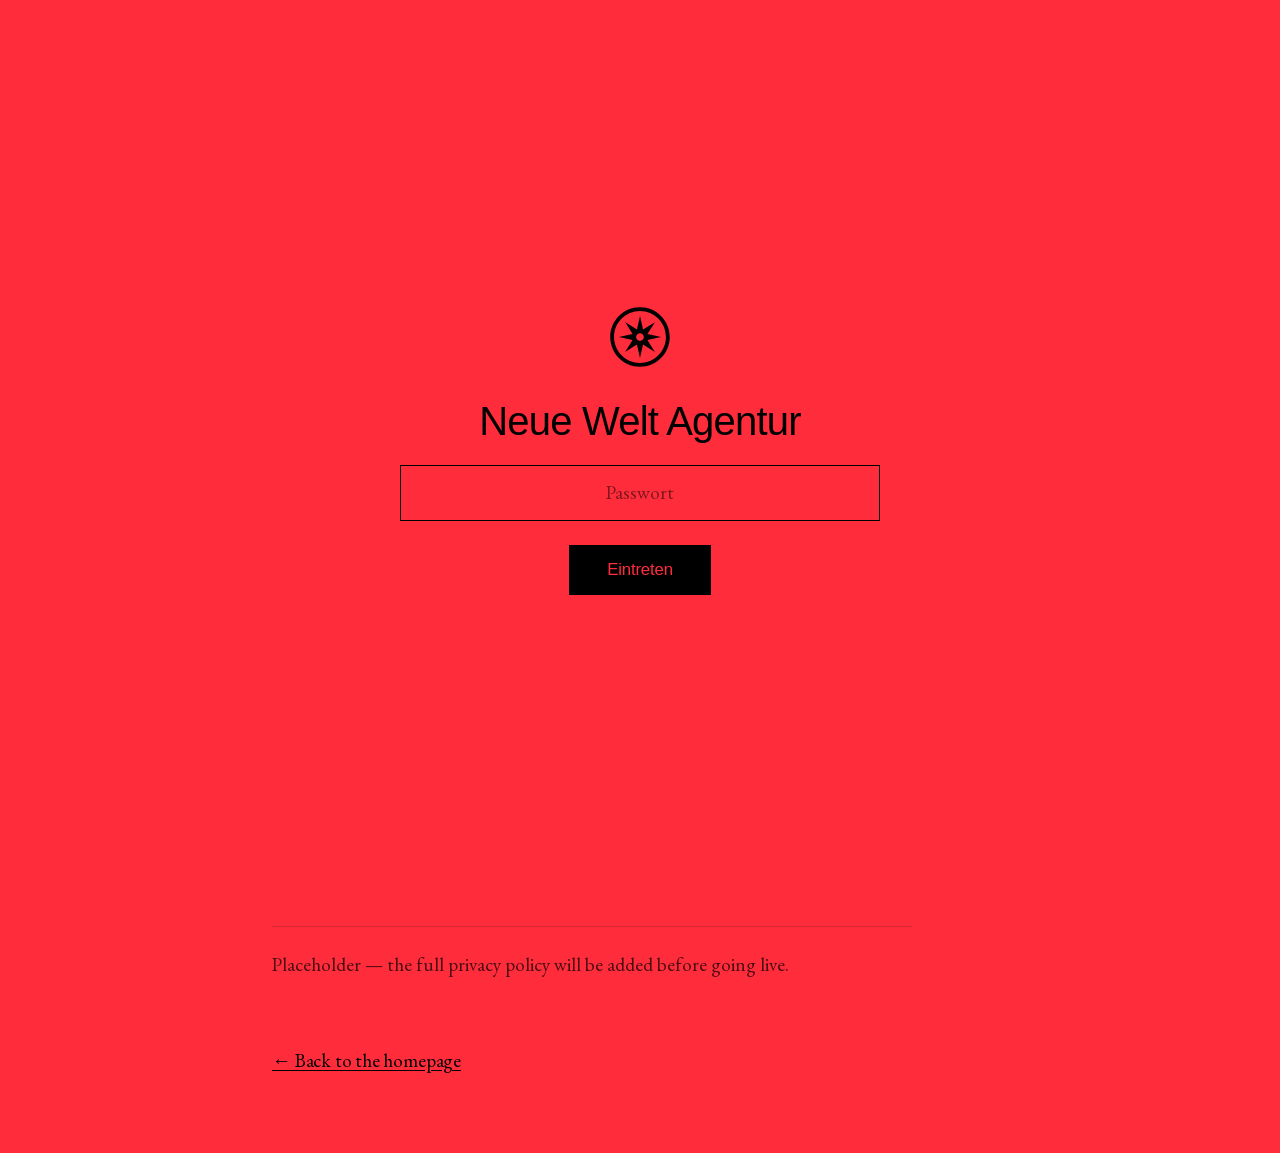
==== commit 45ed5aed: "Passwortsperre wieder aktiv (dirtysouth) Gate als js/gate.js auf allen Seiten, CSS-Block zurück, noi" ====
--- a/datenschutz.html
+++ b/datenschutz.html
@@ -6,9 +6,20 @@
     <title data-i18n="legal.privacyTitle">Datenschutz — Neue Welt Agentur</title>
     <meta name="theme-color" content="#ff2c3b" />
     <link rel="icon" href="assets/svg/favicon.svg?v=20260722" type="image/svg+xml" />
-    <link rel="stylesheet" href="css/style.css?v=20260907a" />
+    <meta name="robots" content="noindex, nofollow" />
+    <script>
+      /* Passwort-Gate: schon freigeschaltet? -> Klasse setzen (kein FOUC) */
+      (function () {
+        try {
+          if (localStorage.getItem("nwa_unlocked") === "dirtysouth")
+            document.documentElement.classList.add("nwa-unlocked");
+        } catch (e) {}
+      })();
+    </script>
+    <link rel="stylesheet" href="css/style.css?v=20260926a" />
   </head>
   <body>
+    <script src="js/gate.js?v=20260926a"></script>
 
     <div class="cursor" aria-hidden="true"></div>
 
--- a/css/style.css
+++ b/css/style.css
@@ -122,6 +122,16 @@
   aspect-ratio: 1;
   -webkit-mask-image: url("../assets/svg/stern.svg");
   mask-image: url("../assets/svg/stern.svg");
+}
+.mask--telefon {
+  aspect-ratio: 1;
+  -webkit-mask-image: url("../assets/svg/telefon.svg");
+  mask-image: url("../assets/svg/telefon.svg");
+}
+.mask--mail {
+  aspect-ratio: 1;
+  -webkit-mask-image: url("../assets/svg/mail.svg");
+  mask-image: url("../assets/svg/mail.svg");
 }
 .mask--milan {
   aspect-ratio: 1527.4 / 300.35;
@@ -503,16 +513,19 @@
   justify-content: center;
   padding: 0 clamp(1.5rem, 4vw, 3.5rem);
 }
-.menu-media__mail {
+.menu-media__panel--contact {
+  gap: clamp(1.75rem, 4vw, 3.5rem);
+}
+.menu-media__icon {
   pointer-events: auto;
+  display: block;
+  width: clamp(2.25rem, 4.5vw, 3.75rem);
   color: var(--rot);
-  font-family: var(--serif);
-  font-size: clamp(1.1rem, 1.9vw, 2rem);
-  letter-spacing: -0.01em;
-  text-align: center;
-}
-.menu-media__mail:hover {
+  transition: color 0.25s ease, transform 0.4s var(--ease);
+}
+.menu-media__icon:hover {
   color: var(--weiss);
+  transform: translateY(-4px);
 }
 
 /* Office: Karte füllt die ganze Fläche → harte Kante an der Bildschirmmitte */
@@ -1077,18 +1090,44 @@
   opacity: 0.65;
   margin: 0 0 clamp(1.75rem, 3.5vw, 3rem);
 }
-.contact__mail {
-  display: inline-block;
-  font-family: var(--grotesk);
-  font-weight: 500;
-  font-size: clamp(1.9rem, 5.5vw, 5rem);
-  line-height: 1.02;
-  letter-spacing: -0.03em;
+/* Telefon + Mail als Symbole nebeneinander */
+.contact__actions {
+  display: flex;
+  align-items: center;
+  justify-content: center;
+  gap: clamp(2.75rem, 8vw, 7rem);
+}
+.contact__icon {
+  display: flex;
+  flex-direction: column;
+  align-items: center;
   color: var(--weiss);
-  word-break: break-word;
-  transition: color 0.25s ease;
-}
-.contact__mail:hover {
+  transition: color 0.25s ease, transform 0.4s var(--ease);
+}
+.contact__icon .mask {
+  width: clamp(3.25rem, 7vw, 6rem);
+}
+.contact__icon:hover {
+  color: var(--rot);
+  transform: translateY(-5px);
+}
+/* Nummer und Adresse stehen dauerhaft unter dem Symbol: zum Abtippen oder
+   Kopieren braucht man sie lesbar, ein Hover-Versteck haette das verhindert
+   (und auf dem Handy gibt es gar keinen Hover). */
+.contact__icon-label {
+  display: block;
+  margin-top: clamp(0.85rem, 1.6vw, 1.35rem);
+  font-family: var(--serif);
+  font-size: clamp(0.9375rem, 1.25vw, 1.2rem);
+  letter-spacing: -0.01em;
+  white-space: nowrap;
+  color: var(--weiss);
+  opacity: 0.55;
+  transition: opacity 0.25s ease, color 0.25s ease;
+}
+.contact__icon:hover .contact__icon-label,
+.contact__icon:focus-visible .contact__icon-label {
+  opacity: 1;
   color: var(--rot);
 }
 .contact__note {
@@ -1469,6 +1508,9 @@
   .header-right {
     gap: 0.9rem;
   }
+  .contact__actions {
+    gap: 3rem;
+  }
   .work__grid {
     grid-template-columns: 1fr;
   }
@@ -1505,3 +1547,90 @@
     grid-template-columns: repeat(2, 1fr);
   }
 }
+
+/* ==========================================================================
+   Passwort-Gate (einfacher Zugangsschutz)
+   ========================================================================== */
+.nwa-gate {
+  position: fixed;
+  inset: 0;
+  z-index: 200;
+  background: var(--rot);
+  color: var(--schwarz);
+  display: flex;
+  align-items: center;
+  justify-content: center;
+  padding: var(--rand);
+}
+.nwa-unlocked .nwa-gate {
+  display: none;
+}
+html:not(.nwa-unlocked) body {
+  overflow: hidden;
+}
+.nwa-gate__form {
+  width: min(90vw, 30rem);
+  display: flex;
+  flex-direction: column;
+  align-items: center;
+  gap: clamp(1rem, 2vw, 1.5rem);
+  text-align: center;
+}
+.nwa-gate__mark {
+  width: clamp(2.75rem, 6vw, 4rem);
+  color: var(--schwarz);
+  margin-bottom: 0.5rem;
+}
+.nwa-gate__label {
+  font-family: var(--grotesk);
+  font-weight: 500;
+  font-size: clamp(1.5rem, 3.2vw, 2.5rem);
+  letter-spacing: -0.02em;
+  line-height: 1;
+}
+.nwa-gate__input {
+  width: 100%;
+  font-family: var(--serif);
+  font-size: 1.2rem;
+  text-align: center;
+  padding: 0.75em 1em;
+  color: var(--schwarz);
+  background: transparent;
+  border: 1px solid rgba(0, 0, 0, 0.45);
+  border-radius: 0;
+  outline: none;
+}
+.nwa-gate__input::placeholder {
+  color: rgba(0, 0, 0, 0.5);
+}
+.nwa-gate__input:focus {
+  border-color: var(--schwarz);
+}
+.nwa-gate__btn {
+  font-family: var(--grotesk);
+  font-weight: 500;
+  font-size: 1.05rem;
+  letter-spacing: -0.01em;
+  padding: 0.75em 2.25em;
+  color: var(--rot);
+  background: var(--schwarz);
+  cursor: pointer;
+}
+.nwa-gate__btn:hover {
+  opacity: 0.85;
+}
+.nwa-gate__error {
+  margin: 0;
+  font-family: var(--serif);
+  font-size: 1.05rem;
+  color: var(--schwarz);
+}
+.nwa-gate.is-wrong .nwa-gate__form {
+  animation: gate-shake 0.35s ease;
+}
+@keyframes gate-shake {
+  0%, 100% { transform: translateX(0); }
+  25% { transform: translateX(-8px); }
+  75% { transform: translateX(8px); }
+}
+
